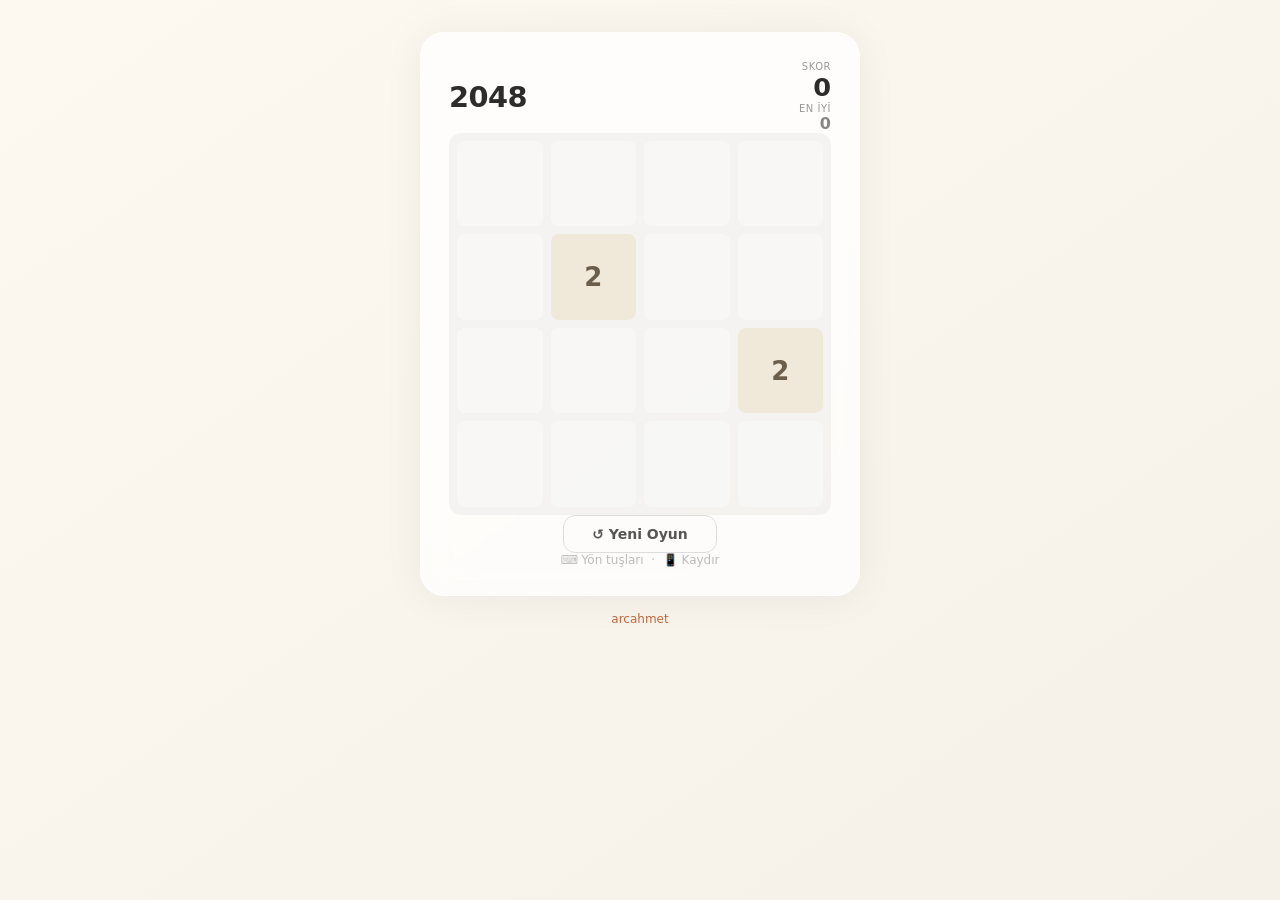
==== 2048.html @ f1044e0c "Add files via upload" ====
<!DOCTYPE html>
<html lang="tr">
<head>
<meta charset="UTF-8">
<meta name="viewport" content="width=device-width, initial-scale=1.0, user-scalable=no">
<title>2048</title>
<style>
*, *::before, *::after { box-sizing: border-box; margin: 0; padding: 0; }
body {
    font-family: 'Segoe UI', system-ui, sans-serif;
    background: linear-gradient(145deg, #fef9f0 0%, #f5f0e8 100%);
    color: #2c2c2c;
    min-height: 100vh;
    display: flex;
    justify-content: center;
    padding: 32px 16px;
    user-select: none;
    -webkit-user-select: none;
}
.container { max-width: 440px; width: 100%; display: flex; flex-direction: column; gap: 16px; }
.card {
    background: rgba(255,255,255,0.75);
    backdrop-filter: blur(12px);
    border-radius: 24px;
    padding: 28px;
    box-shadow: 0 2px 40px rgba(0,0,0,0.06);
    border: 1px solid rgba(255,255,255,0.5);
}
.header {
    display: flex;
    align-items: center;
    justify-content: space-between;
}
h1 { font-size: 1.8rem; font-weight: 700; letter-spacing: -0.02em; }
h1 span { background: #fde7d8; padding: 2px 12px; border-radius: 40px; font-size: 0.7rem; font-weight: 500; color: #c06a3e; margin-left: 6px; }
.score-box {
    text-align: right;
}
.score-box .label { font-size: 10px; text-transform: uppercase; color: #999; letter-spacing: 0.05em; }
.score-box .value {
    font-size: 1.6rem; font-weight: 700; font-variant-numeric: tabular-nums;
    line-height: 1.2; color: #2c2c2c;
}
.score-box .value.best { font-size: 1rem; color: #888; }
.grid-wrap {
    position: relative;
    width: 100%;
    aspect-ratio: 1;
    background: rgba(0,0,0,0.04);
    border-radius: 12px;
    touch-action: none;
}
.grid-bg {
    display: grid;
    grid-template-columns: repeat(4, 1fr);
    grid-template-rows: repeat(4, 1fr);
    gap: 8px;
    padding: 8px;
    position: absolute;
    inset: 0;
}
.bg-cell {
    background: rgba(255,255,255,0.35);
    border-radius: 8px;
}
.grid-tiles {
    position: absolute;
    inset: 0;
    padding: 8px;
}
.tile {
    position: absolute;
    border-radius: 8px;
    display: flex;
    align-items: center;
    justify-content: center;
    font-weight: 700;
    transition: top 0.1s ease, left 0.1s ease;
    animation: appear 0.15s ease;
}
@keyframes appear { from { transform: scale(0); opacity: 0; } to { transform: scale(1); opacity: 1; } }
.tile-merged { animation: merge 0.15s ease; }
@keyframes merge { 0% { transform: scale(1); } 50% { transform: scale(1.15); } 100% { transform: scale(1); } }
.controls {
    display: flex;
    gap: 10px;
    justify-content: center;
}
.btn {
    padding: 10px 28px;
    border-radius: 12px;
    border: none;
    font-size: 14px;
    font-weight: 600;
    cursor: pointer;
    transition: all 0.2s;
    font-family: inherit;
    background: #c06a3e;
    color: #fff;
}
.btn:hover { background: #a85932; transform: translateY(-1px); }
.btn-secondary { background: transparent; border: 1px solid #ddd; color: #555; }
.btn-secondary:hover { border-color: #c06a3e; color: #c06a3e; }
.game-over {
    display: none;
    position: absolute;
    inset: 0;
    background: rgba(255,255,255,0.6);
    backdrop-filter: blur(4px);
    border-radius: 12px;
    flex-direction: column;
    align-items: center;
    justify-content: center;
    gap: 12px;
    z-index: 10;
}
.game-over.show { display: flex; }
.game-over .emoji { font-size: 40px; }
.game-over .msg { font-size: 18px; font-weight: 600; }
.hint { font-size: 12px; color: #bbb; text-align: center; }
footer { text-align: center; font-size: 12px; color: #ccc; }
footer a { color: #c06a3e; text-decoration: none; }
@media (max-width: 440px) {
    .card { padding: 20px 16px; }
    h1 { font-size: 1.4rem; }
    .score-box .value { font-size: 1.3rem; }
}
</style>
</head>
<body>
<div class="container">
    <div class="card">
        <div class="header">
            <h1>2048</h1>
            <div>
                <div class="score-box"><div class="label">Skor</div><div class="value" id="score">0</div></div>
                <div class="score-box"><div class="label">En iyi</div><div class="value best" id="bestScore">0</div></div>
            </div>
        </div>
        <div class="grid-wrap" id="gridWrap">
            <div class="grid-bg" id="gridBg"></div>
            <div class="grid-tiles" id="tiles"></div>
            <div class="game-over" id="gameOver">
                <div class="emoji">🎯</div>
                <div class="msg">Oyun Bitti!</div>
                <button class="btn" id="retryBtn">Tekrar Dene</button>
            </div>
        </div>
        <div class="controls">
            <button class="btn btn-secondary" id="newGameBtn">↺ Yeni Oyun</button>
        </div>
        <div class="hint">⌨️ Yön tuşları &nbsp;·&nbsp; 📱 Kaydır</div>
    </div>
    <footer><a href="https://arcahmet.github.io">arcahmet</a></footer>
</div>

<script>
const SIZE = 4;
const TILE_COLORS = {
    2:    { bg: '#f0e8d8', fg: '#6b5e4a' },
    4:    { bg: '#f0d8b0', fg: '#6b5e4a' },
    8:    { bg: '#f0b078', fg: '#fff' },
    16:   { bg: '#f09060', fg: '#fff' },
    32:   { bg: '#f07050', fg: '#fff' },
    64:   { bg: '#e05030', fg: '#fff' },
    128:  { bg: '#e0c040', fg: '#fff' },
    256:  { bg: '#e0c020', fg: '#fff' },
    512:  { bg: '#e0b000', fg: '#fff' },
    1024: { bg: '#e0a000', fg: '#fff' },
    2048: { bg: '#f0d000', fg: '#fff' },
};
const DEFAULT = { bg: '#e0c080', fg: '#fff' };

let grid = [];
let score = 0;
let bestScore = parseInt(localStorage.getItem('best2048') || '0');
let gameRunning = true;

function emptyGrid() {
    return Array.from({length: SIZE}, () => Array(SIZE).fill(null));
}

function cloneGrid(g) {
    return g.map(r => [...r]);
}

function addRandom() {
    const empty = [];
    for (let r = 0; r < SIZE; r++)
        for (let c = 0; c < SIZE; c++)
            if (!grid[r][c]) empty.push([r, c]);
    if (!empty.length) return;
    const [r, c] = empty[Math.floor(Math.random() * empty.length)];
    grid[r][c] = Math.random() < 0.9 ? 2 : 4;
}

function slideRow(row) {
    let arr = row.filter(v => v !== null);
    let merged = [];
    let pts = 0;
    for (let i = 0; i < arr.length; i++) {
        if (i + 1 < arr.length && arr[i] === arr[i + 1]) {
            merged.push(arr[i] * 2);
            pts += arr[i] * 2;
            i++;
        } else {
            merged.push(arr[i]);
        }
    }
    while (merged.length < SIZE) merged.push(null);
    return { row: merged, points: pts };
}

function moveLeft() {
    let moved = false;
    let totalPts = 0;
    for (let r = 0; r < SIZE; r++) {
        const { row, points } = slideRow(grid[r]);
        totalPts += points;
        if (JSON.stringify(row) !== JSON.stringify(grid[r])) moved = true;
        grid[r] = row;
    }
    return { moved, points: totalPts };
}

function moveRight() {
    let moved = false;
    let totalPts = 0;
    for (let r = 0; r < SIZE; r++) {
        const rev = [...grid[r]].reverse();
        const { row, points } = slideRow(rev);
        totalPts += points;
        const result = [...row].reverse();
        if (JSON.stringify(result) !== JSON.stringify(grid[r])) moved = true;
        grid[r] = result;
    }
    return { moved, points: totalPts };
}

function moveUp() {
    let moved = false;
    let totalPts = 0;
    for (let c = 0; c < SIZE; c++) {
        const col = grid.map(r => r[c]);
        const { row, points } = slideRow(col);
        totalPts += points;
        for (let r = 0; r < SIZE; r++) {
            if (grid[r][c] !== row[r]) moved = true;
            grid[r][c] = row[r];
        }
    }
    return { moved, points: totalPts };
}

function moveDown() {
    let moved = false;
    let totalPts = 0;
    for (let c = 0; c < SIZE; c++) {
        const col = grid.map(r => r[c]).reverse();
        const { row, points } = slideRow(col);
        totalPts += points;
        const result = [...row].reverse();
        for (let r = 0; r < SIZE; r++) {
            if (grid[r][c] !== result[r]) moved = true;
            grid[r][c] = result[r];
        }
    }
    return { moved, points: totalPts };
}

function canMove() {
    for (let r = 0; r < SIZE; r++)
        for (let c = 0; c < SIZE; c++) {
            if (!grid[r][c]) return true;
            if (c + 1 < SIZE && grid[r][c] === grid[r][c + 1]) return true;
            if (r + 1 < SIZE && grid[r][c] === grid[r + 1][c]) return true;
        }
    return false;
}

function handleMove(dir) {
    if (!gameRunning) return false;
    let result;
    switch (dir) {
        case 'left': result = moveLeft(); break;
        case 'right': result = moveRight(); break;
        case 'up': result = moveUp(); break;
        case 'down': result = moveDown(); break;
    }
    if (!result.moved) return false;
    score += result.points;
    if (score > bestScore) {
        bestScore = score;
        localStorage.setItem('best2048', bestScore);
    }
    addRandom();
    render();
    if (!canMove()) {
        gameRunning = false;
        document.getElementById('gameOver').classList.add('show');
    }
    return true;
}

function newGame() {
    grid = emptyGrid();
    score = 0;
    gameRunning = true;
    document.getElementById('gameOver').classList.remove('show');
    addRandom();
    addRandom();
    render();
}

function render() {
    const container = document.getElementById('tiles');
    container.innerHTML = '';
    const gap = 8;
    const totalGap = (SIZE + 1) * gap;
    const size = container.clientWidth || (container.parentElement.clientWidth - 16);

    const cellSize = (size - totalGap) / SIZE;

    for (let r = 0; r < SIZE; r++) {
        for (let c = 0; c < SIZE; c++) {
            const val = grid[r][c];
            if (!val) continue;
            const colors = TILE_COLORS[val] || DEFAULT;
            const tile = document.createElement('div');
            tile.className = 'tile';
            tile.style.width = `${cellSize}px`;
            tile.style.height = `${cellSize}px`;
            tile.style.top = `${gap + r * (cellSize + gap)}px`;
            tile.style.left = `${gap + c * (cellSize + gap)}px`;
            tile.style.background = colors.bg;
            tile.style.color = colors.fg;
            tile.style.fontSize = val >= 1000 ? '18px' : val >= 100 ? '22px' : '26px';
            tile.textContent = val;
            container.appendChild(tile);
        }
    }

    document.getElementById('score').textContent = score;
    document.getElementById('bestScore').textContent = bestScore;
}

// Keyboard
document.addEventListener('keydown', (e) => {
    const map = {
        ArrowLeft: 'left', ArrowRight: 'right',
        ArrowUp: 'up', ArrowDown: 'down',
    };
    if (map[e.key]) { e.preventDefault(); handleMove(map[e.key]); }
});

// Touch/swipe
let touchStartX = 0, touchStartY = 0;
const wrap = document.getElementById('gridWrap');
wrap.addEventListener('touchstart', (e) => {
    const t = e.touches[0];
    touchStartX = t.clientX;
    touchStartY = t.clientY;
}, { passive: true });
wrap.addEventListener('touchend', (e) => {
    const t = e.changedTouches[0];
    const dx = t.clientX - touchStartX;
    const dy = t.clientY - touchStartY;
    const absDx = Math.abs(dx), absDy = Math.abs(dy);
    if (Math.max(absDx, absDy) < 20) return;
    if (absDx > absDy) {
        handleMove(dx > 0 ? 'right' : 'left');
    } else {
        handleMove(dy > 0 ? 'down' : 'up');
    }
}, { passive: true });

document.getElementById('newGameBtn').addEventListener('click', newGame);
document.getElementById('retryBtn').addEventListener('click', newGame);

// Init bg cells
const bg = document.getElementById('gridBg');
for (let i = 0; i < SIZE * SIZE; i++) {
    const c = document.createElement('div');
    c.className = 'bg-cell';
    bg.appendChild(c);
}

newGame();

// Re-render on resize
let resizeTimer;
window.addEventListener('resize', () => {
    clearTimeout(resizeTimer);
    resizeTimer = setTimeout(render, 100);
});
</script>
</body>
</html>
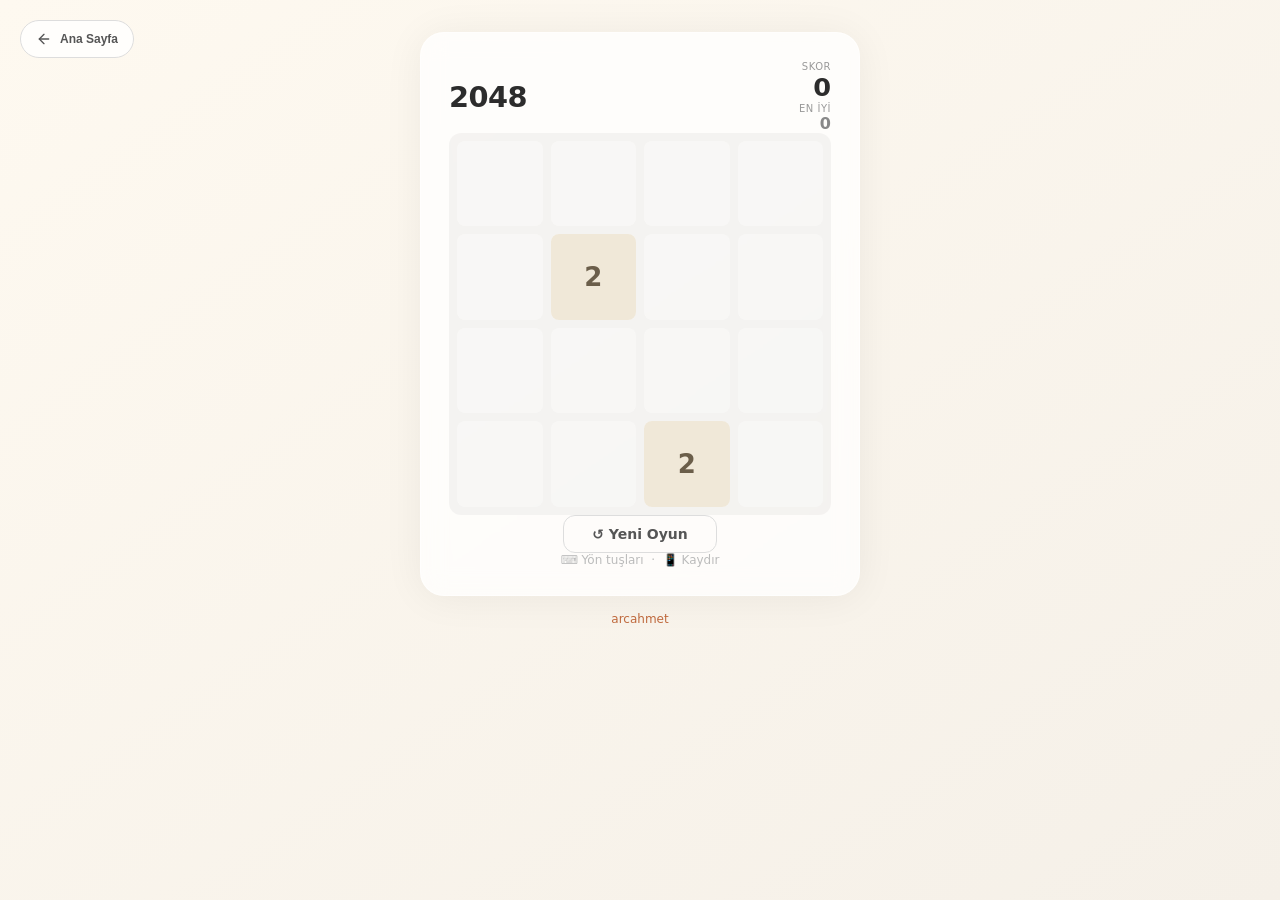
==== commit 1e0529be: "feat: add Snake game and 'Back to Home' navigation - Created a new neon-themed Snake game (`snake.ht" ====
--- a/2048.html
+++ b/2048.html
@@ -125,9 +125,50 @@
     h1 { font-size: 1.4rem; }
     .score-box .value { font-size: 1.3rem; }
 }
+
+/* Back to Home Button */
+.back-btn {
+    position: fixed;
+    top: 20px;
+    left: 20px;
+    z-index: 1000;
+    text-decoration: none;
+    color: #555;
+    background: rgba(255, 255, 255, 0.8);
+    padding: 10px 15px;
+    border-radius: 30px;
+    font-family: 'Segoe UI', sans-serif;
+    font-size: 12px;
+    font-weight: 600;
+    border: 1px solid #ddd;
+    backdrop-filter: blur(5px);
+    display: flex;
+    align-items: center;
+    gap: 8px;
+    transition: all 0.2s;
+}
+.back-btn:hover {
+    border-color: #c06a3e;
+    color: #c06a3e;
+    transform: translateX(4px);
+}
+@media (max-width: 768px) {
+    .back-btn {
+        top: 10px;
+        left: 10px;
+        padding: 8px 12px;
+        font-size: 11px;
+    }
+}
 </style>
 </head>
 <body>
+
+<a href="index.html" class="back-btn">
+    <svg width="16" height="16" viewBox="0 0 24 24" fill="none" stroke="currentColor" stroke-width="2" stroke-linecap="round" stroke-linejoin="round"><line x1="19" y1="12" x2="5" y2="12"></line><polyline points="12 19 5 12 12 5"></polyline></svg>
+    Ana Sayfa
+</a>
+
 <div class="container">
     <div class="card">
         <div class="header">
